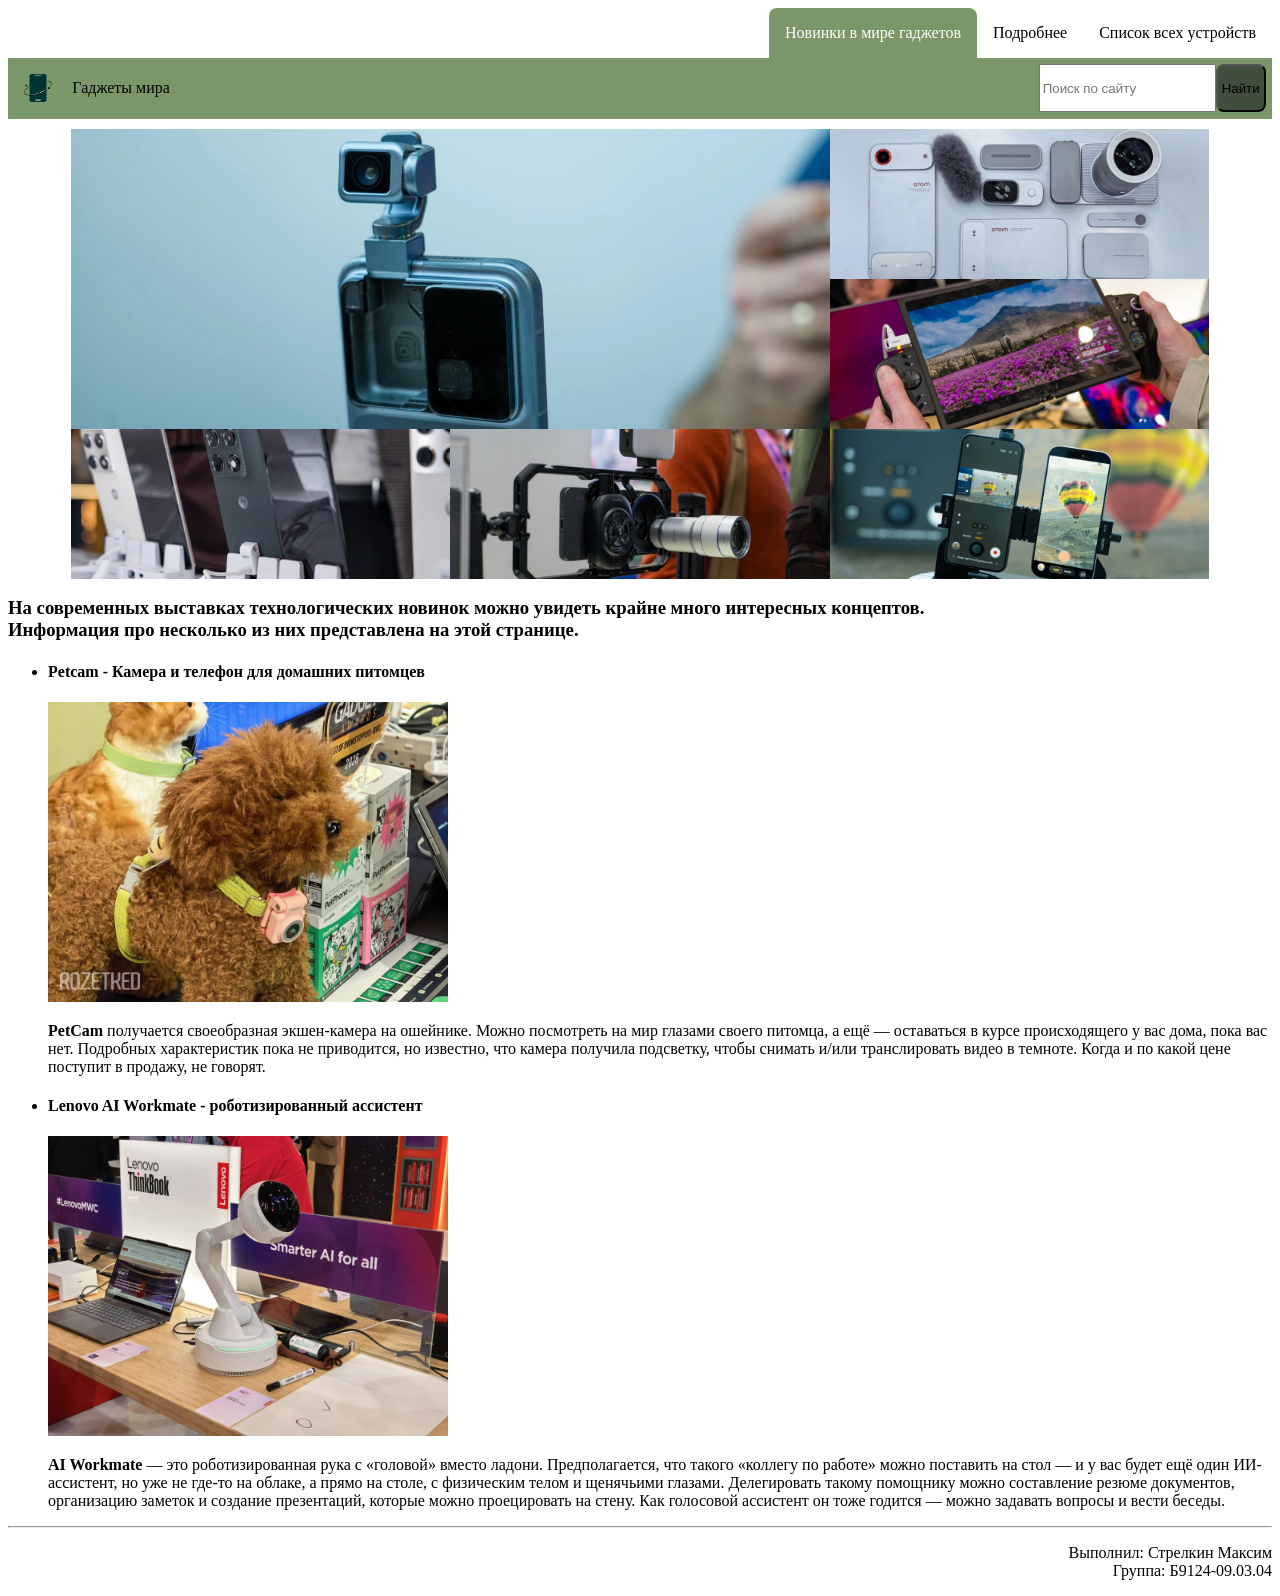
==== index.html @ 945682ef "menu, header, first gallery added" ====
<!DOCTYPE html>
<html lang="ru">
	<head>
		<meta charset="UTF-8">
		<title>Новинки в мире гаджетов</title>
		<link rel="stylesheet" href="styles.css">
	</head>
	
	<body>
		<div class="menu">
			<a href="index.html" class="menu-el menu-el-active">
				Новинки в мире гаджетов
			</a>
			<a href="detailed.html" class="menu-el">
				Подробнее
			</a>
			<a href="table.html" class="menu-el">
				Список всех устройств
			</a>
		</div>
		
		<div class="header">
			<div class="logo-title">
				<img src="images/gadgetlogo.png" alt="logo" class="logo">
				<div class="title">
					Гаджеты мира
				</div>
			</div>
			<div class="search">
				<input type="text" placeholder="Поиск по сайту">
				<button class="search-button"><span class="button_text">Найти</span></button>
			</div>
		</div>
		
		<div class="gallery">
			<div class="gal-col-main">
				<div class="gal-item-big"><img src="images/robotphone.jpg" alt="Роботизированный телефон"></div>
				<div class="gal-row">
					<div class="gal-item"><img src="images/motorola.jpg" alt="Смартфон Motorola"></div>
					<div class="gal-item"><img src="images/vivox300.jpg" alt="Смартфон Vivo X300"></div>
				</div>
			</div>
			<div class="gal-col-side">
				<div class="gal-item"><img src="images/modulephone.jpg" alt="Модульный телефон"></div>
				<div class="gal-item"><img src="images/legiongo.jpg" alt="Игровая консоль Legion Go"></div>
				<div class="gal-item"><img src="images/robotphone2.jpg" alt="Роботизированный телефон"></div>
			</div>
		</div>
		
		<h3>
			На современных выставках технологических новинок можно увидеть крайне много интересных концептов.
			<br>Информация про несколько из них представлена на этой странице.
		</h3>
		<ul>
			<li>
				<h4>
					Petcam - Камера и телефон для домашних питомцев
				</h4>
				<p>
					<img src="images/petcam.jpg" width="400" height="300" alt="Камера PetCam для питомцев">
				</p>
				<p>
					<b>PetCam</b> получается своеобразная экшен-камера на ошейнике.
					Можно посмотреть на мир глазами своего питомца, а ещё — оставаться в курсе происходящего у вас дома, пока вас нет.
					Подробных характеристик пока не приводится, но известно, что камера получила подсветку, чтобы снимать и/или транслировать видео в темноте.
					Когда и по какой цене поступит в продажу, не говорят.
				</p>
			</li>
			<li>
				<h4>
					Lenovo AI Workmate - роботизированный ассистент
				</h4>
				<p>
					<img src="images/workmate.jpg" width="400" height="300" alt="Робот-ассистент Lenovo AI Workmate">
				</p>
				<p>
					<b>AI Workmate</b> — это роботизированная рука с «головой» вместо ладони.
					Предполагается, что такого «коллегу по работе» можно поставить на стол — и у вас будет ещё один ИИ-ассистент,
					но уже не где-то на облаке, а прямо на столе, с физическим телом и щенячьими глазами.
					Делегировать такому помощнику можно составление резюме документов, организацию заметок и создание презентаций, которые можно проецировать на стену.
					Как голосовой ассистент он тоже годится — можно задавать вопросы и вести беседы.
				</p>
			</li>
		</ul>
	
		<footer>
			<hr>
			<p align=right>
				Выполнил: Стрелкин Максим<br>
				Группа: Б9124-09.03.04
			</p>
		</footer>
	</body>
</html>
---- styles.css ----
.menu {
	display: flex;
	justify-content: flex-end;
	flex-wrap: wrap;
	flex-direction: row;
}
.menu-el {
	padding: 16px;
	color: black;
	text-decoration: none;
}

.menu-el-active {
	background-color: #7B9669;
	color: white;
	border-radius: 8px 8px 0px 0px;
}

.header {
	display: flex;
	justify-content: space-between;
	flex-wrap: wrap;
	flex-direction: row;
	background-color: #7B9669;
	padding: 0.5%
}

.logo-title {
	display: flex;
	justify-content: flex-end;
	flex-wrap: nowrap;
	flex-direction: row;
	align-items: center;
	gap: 10px;
}

.logo {
	width: 48px; 
}

.title {
	padding: auto auto 0 0;
}

.search {
	display: flex;
	justify-content: flex-end;
	flex-wrap: nowrap;
	flex-direction: row;
}

.search-button {
	padding: 4px;
	border-radius: 8px;
	background: #404E3B
}

.button-text {
	color: white;
}

.gallery {
	margin: 10px 5% 10px 5%;
	display: flex;
	height: 450px;
	justify-content: space-between;
}

.gal-col-main {
	display: flex;
	flex-direction: column;
	flex: 2;
}

.gal-col-side {
	display: flex;
	flex-direction: column;
	flex: 1;
}

.gal-item-big {
	flex: 2;
	overflow: hidden;
}

.gal-row {
	display: flex;
	flex-direction: row;
	flex: 1;
	overflow: hidden;
}

.gal-item {
	flex: 1;
	overflow: hidden;
}

.gallery img {
	width: 100%;
	height: 100%;
	display: block;
	object-fit: cover;
}
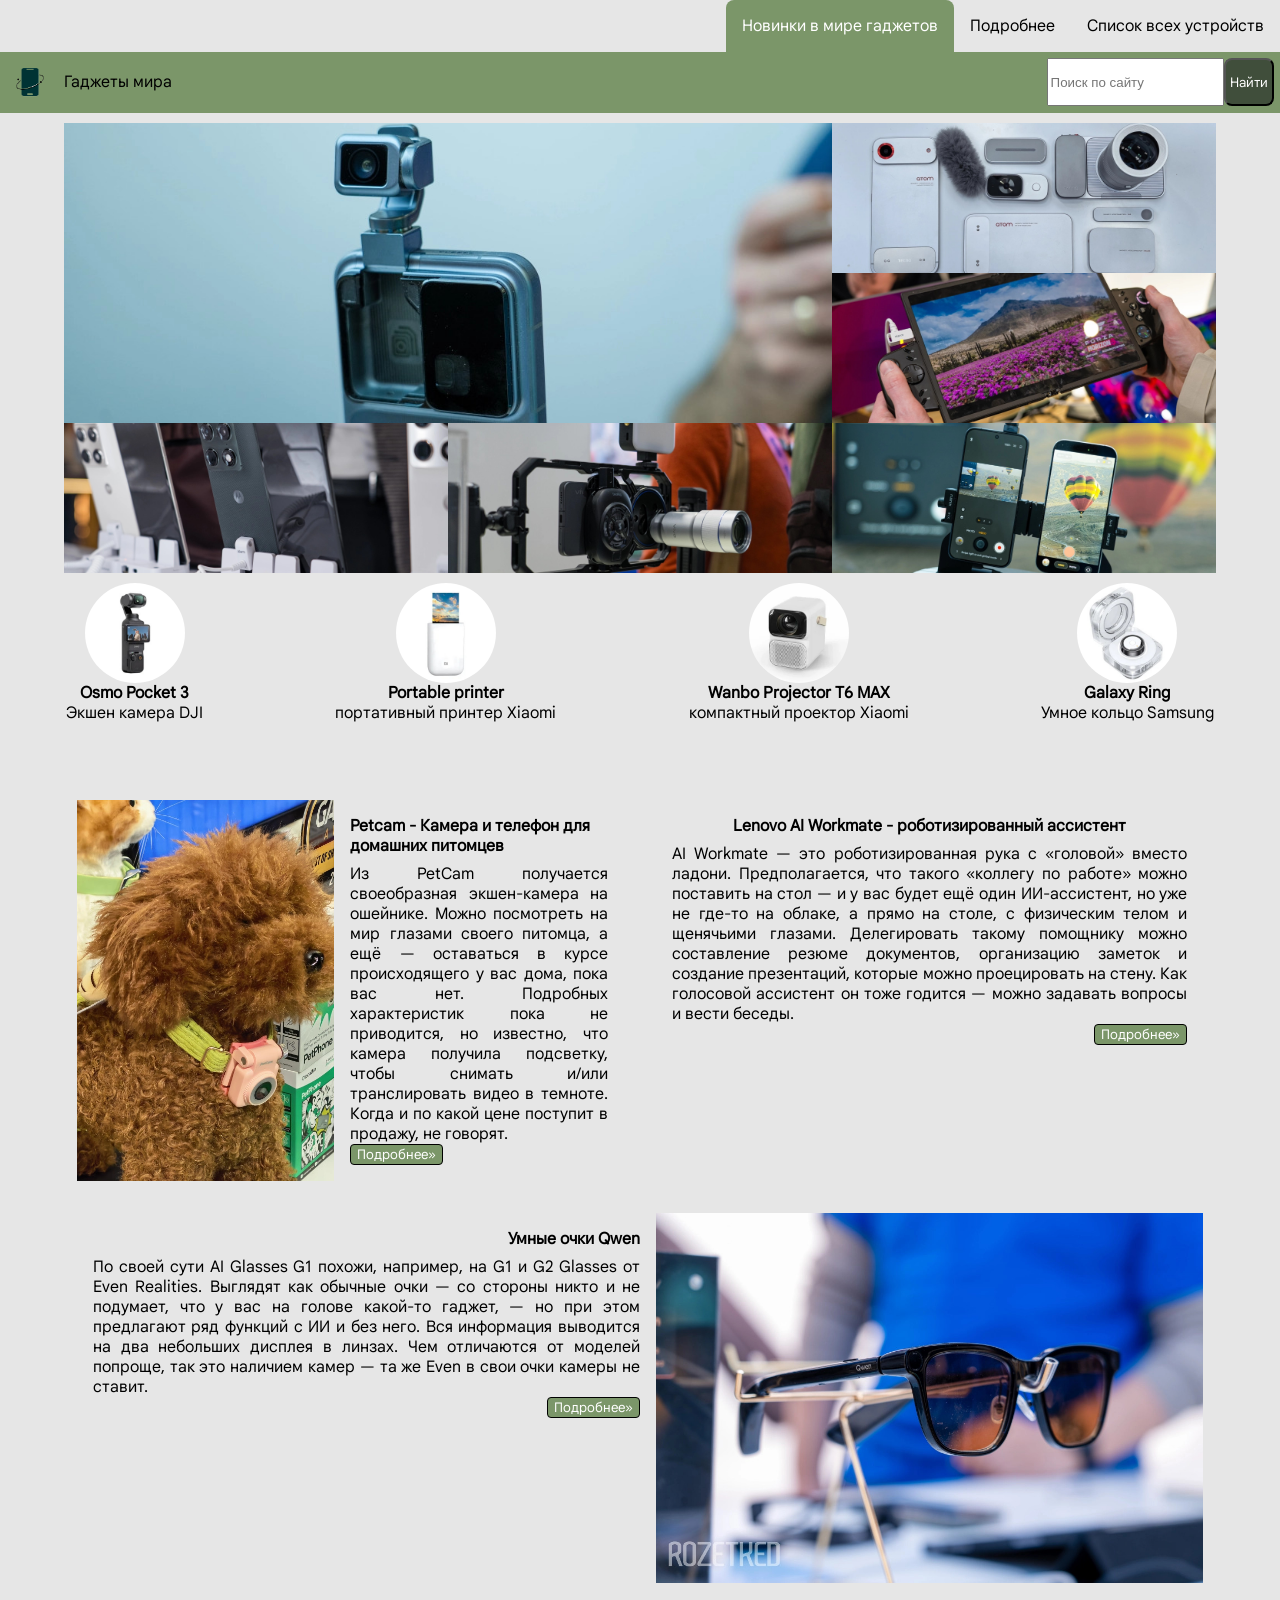
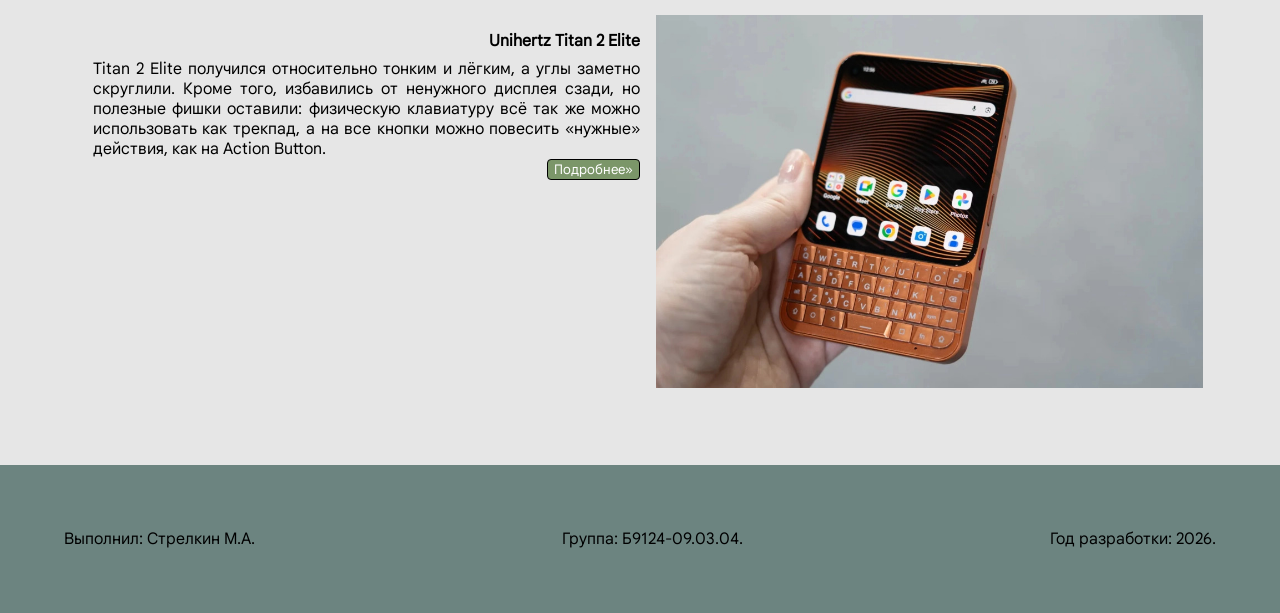
==== commit 0ce065a2: "completed" ====
--- a/index.html
+++ b/index.html
@@ -7,6 +7,7 @@
 	</head>
 	
 	<body>
+	<div class="container">
 		<div class="menu">
 			<a href="index.html" class="menu-el menu-el-active">
 				Новинки в мире гаджетов
@@ -28,7 +29,7 @@
 			</div>
 			<div class="search">
 				<input type="text" placeholder="Поиск по сайту">
-				<button class="search-button"><span class="button_text">Найти</span></button>
+				<button class="search-button"><span class="button-text">Найти</span></button>
 			</div>
 		</div>
 		
@@ -47,48 +48,134 @@
 			</div>
 		</div>
 		
-		<h3>
-			На современных выставках технологических новинок можно увидеть крайне много интересных концептов.
-			<br>Информация про несколько из них представлена на этой странице.
-		</h3>
-		<ul>
-			<li>
-				<h4>
-					Petcam - Камера и телефон для домашних питомцев
-				</h4>
-				<p>
-					<img src="images/petcam.jpg" width="400" height="300" alt="Камера PetCam для питомцев">
-				</p>
-				<p>
-					<b>PetCam</b> получается своеобразная экшен-камера на ошейнике.
-					Можно посмотреть на мир глазами своего питомца, а ещё — оставаться в курсе происходящего у вас дома, пока вас нет.
-					Подробных характеристик пока не приводится, но известно, что камера получила подсветку, чтобы снимать и/или транслировать видео в темноте.
-					Когда и по какой цене поступит в продажу, не говорят.
-				</p>
-			</li>
-			<li>
-				<h4>
-					Lenovo AI Workmate - роботизированный ассистент
-				</h4>
-				<p>
-					<img src="images/workmate.jpg" width="400" height="300" alt="Робот-ассистент Lenovo AI Workmate">
-				</p>
-				<p>
-					<b>AI Workmate</b> — это роботизированная рука с «головой» вместо ладони.
-					Предполагается, что такого «коллегу по работе» можно поставить на стол — и у вас будет ещё один ИИ-ассистент,
-					но уже не где-то на облаке, а прямо на столе, с физическим телом и щенячьими глазами.
-					Делегировать такому помощнику можно составление резюме документов, организацию заметок и создание презентаций, которые можно проецировать на стену.
-					Как голосовой ассистент он тоже годится — можно задавать вопросы и вести беседы.
-				</p>
-			</li>
-		</ul>
-	
-		<footer>
-			<hr>
-			<p align=right>
-				Выполнил: Стрелкин Максим<br>
-				Группа: Б9124-09.03.04
-			</p>
-		</footer>
+		<div class="round-gal">
+			<div class="round-gal-item">
+				<div class="round-gal-pic">
+					<img src="images/dji.jpg" alt="dji camera">
+				</div>
+				<div class="round-gal-title">
+					Osmo Pocket 3
+				</div>
+				<div class="round-gal-desc">
+					Экшен камера DJI
+				</div>
+			</div>
+			<div class="round-gal-item">
+				<div class="round-gal-pic">
+					<img src="images/printer.jpg" alt="printer">
+				</div>
+				<div class="round-gal-title">
+					Portable printer
+				</div>
+				<div class="round-gal-desc">
+					портативный принтер Xiaomi
+				</div>
+			</div>
+			<div class="round-gal-item">
+				<div class="round-gal-pic">
+					<img src="images/projector.jpg" alt="projector">
+				</div>
+				<div class="round-gal-title">
+					Wanbo Projector T6 MAX
+				</div>
+				<div class="round-gal-desc">
+					компактный проектор Xiaomi
+				</div>
+			</div>
+			<div class="round-gal-item">
+				<div class="round-gal-pic">
+					<img src="images/ring.jpg" alt="ring">
+				</div>
+				<div class="round-gal-title">
+					Galaxy Ring
+				</div>
+				<div class="round-gal-desc">
+					Умное кольцо Samsung
+				</div>
+			</div>
+		</div>
+		<div class="articles">
+			<div class="article-left">
+				<div class="article-pic">
+					<img src="images/petcam.jpg" alt="Камера PetCam для питомцев">
+				</div>
+				<div class="article-text">
+					<div class="article-title">
+						Petcam - Камера и телефон для домашних питомцев
+					</div>
+					<div class="article-content">
+						Из PetCam получается своеобразная экшен-камера на ошейнике.
+						Можно посмотреть на мир глазами своего питомца, а ещё — оставаться в курсе происходящего у вас дома, пока вас нет.
+						Подробных характеристик пока не приводится, но известно, что камера получила подсветку, чтобы снимать и/или транслировать видео в темноте.
+						Когда и по какой цене поступит в продажу, не говорят.
+					</div>
+					<button class="article-button"><span class="button-text">Подробнее»</span></button>
+				</div>
+			</div>
+			<div class="article-mid">
+				<div class="article-text">
+					<div class="article-title">
+						Lenovo AI Workmate - роботизированный ассистент
+					</div>
+					<div class="article-content">
+						AI Workmate — это роботизированная рука с «головой» вместо ладони.
+						Предполагается, что такого «коллегу по работе» можно поставить на стол — и у вас будет ещё один ИИ-ассистент,
+						но уже не где-то на облаке, а прямо на столе, с физическим телом и щенячьими глазами.
+						Делегировать такому помощнику можно составление резюме документов, организацию заметок и создание презентаций, которые можно проецировать на стену.
+						Как голосовой ассистент он тоже годится — можно задавать вопросы и вести беседы.
+					</div>
+					<button class="article-button"><span class="button-text">Подробнее»</span></button>
+				</div>
+			</div>
+			<div class="articles-right">
+				<div class="article-mini">
+					<div class="article-text">
+						<div class="article-title">
+							Умные очки Qwen
+						</div>
+						<div class="article-content">
+							По своей сути AI Glasses G1 похожи, например, на G1 и G2 Glasses от Even Realities.
+							Выглядят как обычные очки — со стороны никто и не подумает, что у вас на голове какой-то гаджет, — но при этом предлагают ряд функций с ИИ и без него.
+							Вся информация выводится на два небольших дисплея в линзах.
+							Чем отличаются от моделей попроще, так это наличием камер — та же Even в свои очки камеры не ставит.
+						</div>
+						<button class="article-button"><span class="button-text">Подробнее»</span></button>
+					</div>
+					<div class="article-pic">
+						<img src="images/glasses.jpg" alt="ai glasses g1">
+					</div>
+				</div>
+				<div class="article-mini">
+					<div class="article-text">
+						<div class="article-title">
+							Unihertz Titan 2 Elite
+						</div>
+						<div class="article-content">
+							Titan 2 Elite получился относительно тонким и лёгким, а углы заметно скруглили.
+							Кроме того, избавились от ненужного дисплея сзади, но полезные фишки оставили:
+							физическую клавиатуру всё так же можно использовать как трекпад, а на все кнопки можно повесить «нужные» действия, как на Action Button.
+						</div>
+						<button class="article-button"><span class="button-text">Подробнее»</span></button>
+					</div>
+					<div class="article-pic">
+						<img src="images/unihertz.jpg" alt="unihertz">
+					</div>
+				</div>
+			</div>
+		</div>
+	</div>
+	<footer>
+		<div class="footer-container">
+			<div class="footer-text">
+				Выполнил: Стрелкин М.А.
+			</div>
+			<div class="footer-text">
+				Группа: Б9124-09.03.04.
+			</div>
+			<div class="footer-text">
+			Год разработки: 2026.
+			</div>
+		</div>
+	</footer>
 	</body>
 </html>
--- a/styles.css
+++ b/styles.css
@@ -1,9 +1,21 @@
+body {
+	margin: 0;
+	font-family: google-sans;
+}
+
+.container {
+	display: flex;
+	background-color: #E6E6E6;
+	flex-direction: column;
+}
+
 .menu {
 	display: flex;
 	justify-content: flex-end;
 	flex-wrap: wrap;
 	flex-direction: row;
 }
+
 .menu-el {
 	padding: 16px;
 	color: black;
@@ -52,7 +64,7 @@
 .search-button {
 	padding: 4px;
 	border-radius: 8px;
-	background: #404E3B
+	background: #404E3B;
 }
 
 .button-text {
@@ -70,6 +82,7 @@
 	display: flex;
 	flex-direction: column;
 	flex: 2;
+	min-width: 0;
 }
 
 .gal-col-side {
@@ -100,4 +113,181 @@
 	height: 100%;
 	display: block;
 	object-fit: cover;
+}
+
+.round-gal {
+	display: flex;
+	justify-content: space-around;
+	flex-wrap: wrap;
+}
+
+.round-gal-item {
+	display: flex;
+	flex-direction: column;
+	align-items: center;
+}
+
+.round-gal-pic {
+	height: 100px;
+	width: 100px;
+	border-radius: 100px;
+	overflow: hidden;
+}
+
+.round-gal img {
+	object-fit: cover;
+	height: 100%;
+}
+
+.round-gal-title {
+	font-weight: bold;
+}
+
+.round-gal-desc {
+	overflow: hidden;
+	text-overflow: ellipsis;
+}
+
+.articles {
+	margin: 6%;
+	display: flex;
+	justify-content: space-between;
+	flex-wrap: wrap;
+	gap: 32px;
+}
+
+.article-left {
+	display: flex;
+}
+
+.articles-right {
+	display: flex;
+	flex-direction: column;
+	gap: 32px;
+}
+
+.article-pic img {
+	object-fit: cover;
+	min-width: 0;
+	width: 100%;
+	height: 100%;
+}
+
+.article-text {
+	padding: 16px;
+	display: flex;
+	flex-direction: column;
+}
+
+.article-title {
+	font-weight: bold;
+	margin-bottom: 8px;
+}
+
+.article-content {
+	text-align: justify;
+}
+
+.article-button {
+	align-self: flex-start;
+	background: #7B9669;
+	border: 1px solid;
+	border-radius: 4px;
+}
+
+.article-mini {
+	display: flex;
+	flex-direction: row;
+	flex: 1;
+}
+
+.article-left .article-pic {
+	flex: 1;
+}
+
+.article-left .article-text {
+	flex: 1;
+}
+
+.article-mini .article-pic {
+	flex: 1;
+}
+
+.article-mini .article-text {
+	flex: 1;
+}
+
+.article-mid .article-title {
+	text-align: center;
+}
+
+.article-mini .article-title {
+	text-align: right;
+}
+
+.article-mid .article-button {
+	align-self: flex-end;
+}
+
+.article-mini .article-button {
+	align-self: flex-end;
+}
+
+.article-left, .article-mid, .articles-right {
+	min-width: 0;
+	flex: 1 1 380px;
+}
+
+.footer-container {
+	background: #6C8480;
+	display: flex;
+	justify-content: space-between;
+	padding: 5%;
+}
+
+@media (max-width: 700px) {
+	.menu-el {
+		flex: 0 1 calc(50% - 32px);
+		text-align: center;
+	}
+	
+	.menu-el-active {
+		border-radius: 8px;
+	}
+	
+	.header {
+		gap: 16px;
+	}
+	
+	.gallery, .round-gal, .articles, .article-left, .article-mini, .header, .logo-title, .search, .gal-row {
+		flex-direction: column;
+		height: auto;
+	}
+	
+	.gal-col-main, .gal-col-side {
+		flex: 1;
+	}
+	
+	.article-mini .article-title, .article-title {
+		text-align: center;
+	}
+	
+	.article-mini .article-button, .article-button, .article-mid .article-button {
+		align-self: center;
+	}
+	
+	.article-left, .article-mid, .articles-right {
+	flex: 0;
+	}
+}
+
+@font-face {
+  font-family: "google-sans";
+  src: url("google-sans.ttf");
+  font-weight: normal;
+  font-style: normal;
+}
+
+button {
+	font-family: inherit;
 }
